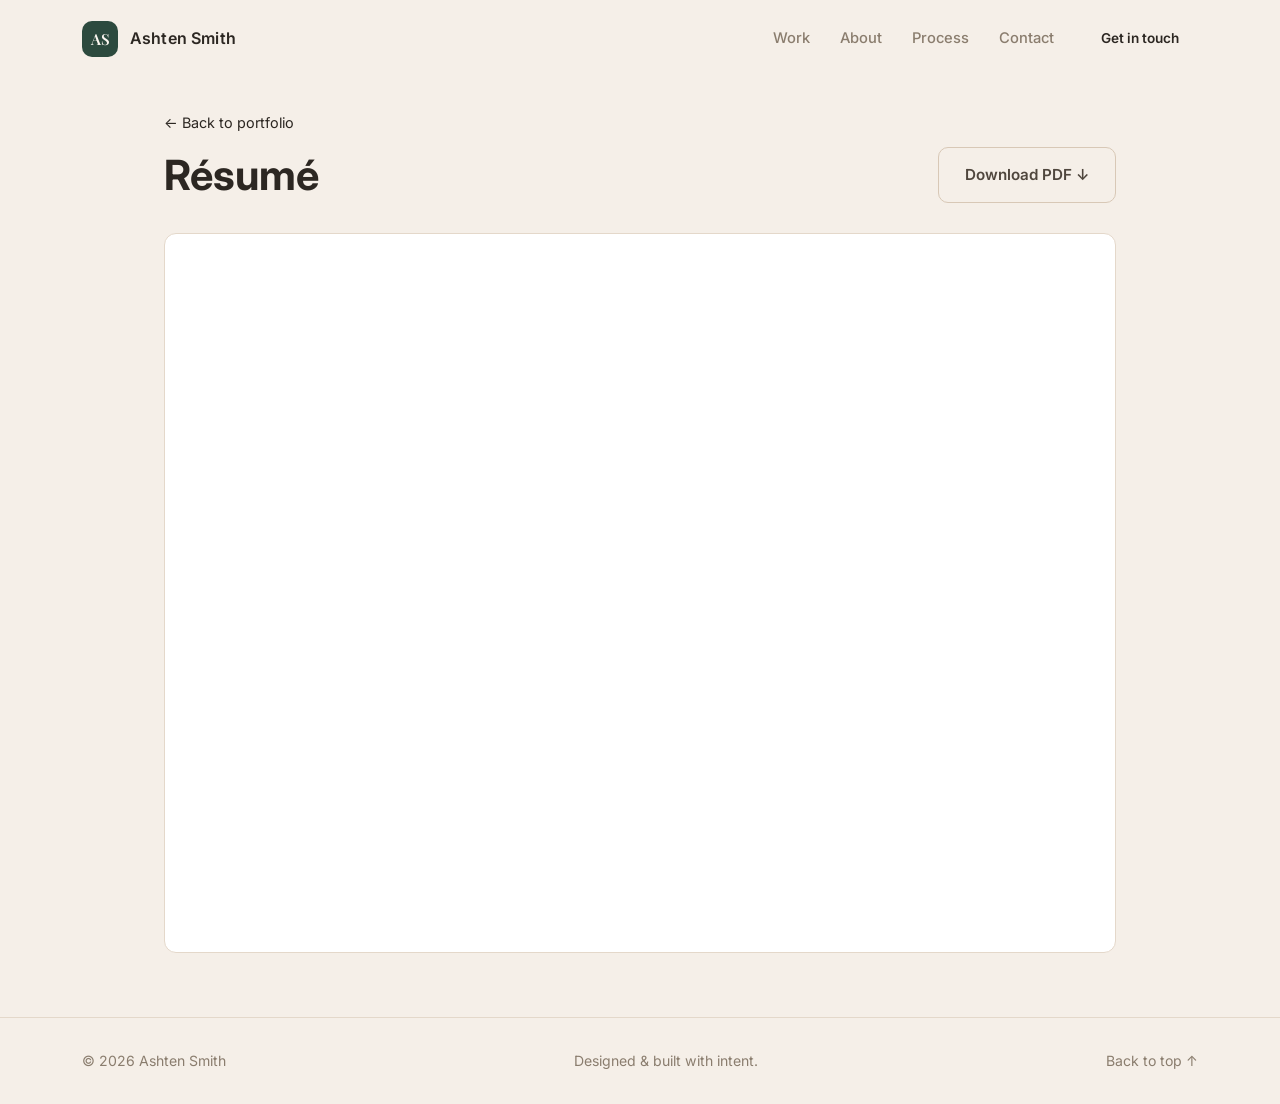
==== resume.html @ 50e6bf03 "Portfolio updates: de-em-dash case studies, $2B stat, resume page, prize CTA - Remove all em dashes " ====
<!DOCTYPE html>
<html lang="en">
<head>
  <meta charset="UTF-8" />
  <meta name="viewport" content="width=device-width, initial-scale=1.0" />
  <title>Résumé · Ashten Smith</title>
  <meta name="description" content="Résumé of Ashten Smith, Staff Product Designer." />

  <meta property="og:title" content="Résumé · Ashten Smith" />
  <meta property="og:description" content="Résumé of Ashten Smith, Staff Product Designer." />
  <meta property="og:type" content="profile" />

  <link rel="preconnect" href="https://fonts.googleapis.com" />
  <link rel="preconnect" href="https://fonts.gstatic.com" crossorigin />
  <link href="https://fonts.googleapis.com/css2?family=Caveat:wght@500;600;700&family=Inter:wght@400;500;600;700&family=Playfair+Display:ital,wght@0,400;0,500;0,600;1,400;1,500&display=swap" rel="stylesheet" />
  <link rel="stylesheet" href="styles.css" />

  <style>
    .resume-wrap { max-width: 1000px; margin: 0 auto; padding: 110px 24px 64px; }
    .resume-head {
      display: flex; align-items: center; justify-content: space-between;
      gap: 16px; flex-wrap: wrap; margin-bottom: 24px;
    }
    .resume-head h1 { font-size: clamp(1.8rem, 4vw, 2.6rem); margin: 0; }
    .resume-back { display: inline-block; margin-bottom: 8px; font-size: 0.9rem; }
    .resume-viewer {
      width: 100%; height: 80vh; min-height: 520px;
      border: 1px solid var(--border, #e0e0e0);
      border-radius: 12px; overflow: hidden; background: #fff;
    }
    .resume-viewer object, .resume-viewer iframe { width: 100%; height: 100%; border: 0; display: block; }
    .resume-fallback { padding: 24px; font-size: 0.95rem; line-height: 1.6; }
  </style>
</head>
<body>
  <a href="#resume" class="skip-link">Skip to content</a>

  <!-- ============ NAV ============ -->
  <header class="nav" id="nav">
    <div class="nav__inner">
      <a href="index.html#top" class="nav__brand">
        <span class="nav__mark">AS</span>
        <span class="nav__name">Ashten&nbsp;Smith</span>
      </a>
      <nav class="nav__links" aria-label="Primary">
        <a href="index.html#work">Work</a>
        <a href="index.html#about">About</a>
        <a href="index.html#process">Process</a>
        <a href="index.html#contact">Contact</a>
      </nav>
      <a href="index.html#contact" class="btn btn--small nav__cta">Get in touch</a>
      <button class="nav__menu-btn" id="menuBtn" aria-label="Toggle menu" aria-expanded="false">
        <span></span><span></span>
      </button>
    </div>
  </header>

  <main class="resume-wrap" id="resume">
    <a href="index.html#contact" class="cs-back resume-back">&#8592; Back to portfolio</a>
    <div class="resume-head">
      <h1>Résumé</h1>
      <a href="assets/Ashten_Smith_Resume.pdf" class="btn btn--ghost" target="_blank" rel="noopener" download>Download PDF &#8595;</a>
    </div>

    <div class="resume-viewer">
      <object data="assets/Ashten_Smith_Resume.pdf#view=FitH" type="application/pdf">
        <iframe src="assets/Ashten_Smith_Resume.pdf#view=FitH" title="Ashten Smith résumé"></iframe>
        <p class="resume-fallback">
          Your browser can&rsquo;t display the PDF inline.
          <a href="assets/Ashten_Smith_Resume.pdf" target="_blank" rel="noopener">Open the résumé (PDF)</a>.
        </p>
      </object>
    </div>
  </main>

  <footer class="footer">
    <div class="container footer__inner">
      <span class="mono">© 2026 Ashten Smith</span>
      <span class="footer__made">Designed &amp; built with intent.</span>
      <a href="index.html#top" class="footer__top">Back to top &#8593;</a>
    </div>
  </footer>

  <script src="script.js"></script>
</body>
</html>
---- styles.css ----
/* =========================================================
   Ashten Smith — Portfolio
   Design language: warm, editorial, calm — serif headlines,
   terracotta accents, cream canvas. (Matches Figma redesign.)
   ========================================================= */

:root {
  --bg:          #f5efe8;
  --surface:     #efe6dc; /* card / panel fill            */
  --surface-2:   #eae0d4; /* nested stat card             */
  --surface-3:   #f7f1ea; /* lifted / pill fill           */
  --border:      #e4d8ca;
  --border-soft: #ece2d6;
  --border-hover:#d8c8b6;

  --accent:      #b9683f; /* terracotta                   */
  --accent-deep: #a55a34;
  --accent-soft: #bd7b53; /* serif numerals               */
  --green:       #7f8a63; /* status dot                   */

  --cta:         #2C4A3E; /* primary CTA + AS logo (green) */
  --cta-deep:    #21382e; /* CTA hover                     */

  --text:        #2c2722;
  --text-soft:   #4f463d;
  --text-muted:  #8a7d6e;

  --font-sans: 'Inter', -apple-system, BlinkMacSystemFont, 'Segoe UI', sans-serif;
  --font-serif:'Playfair Display', Georgia, 'Times New Roman', serif;
  --font-hand: 'Caveat', 'Segoe Script', cursive;

  --maxw: 1180px;
  --radius: 20px;
  --radius-sm: 14px;
  --ease: cubic-bezier(0.16, 1, 0.3, 1);
}

/* ---------- Reset ---------- */
*, *::before, *::after { box-sizing: border-box; margin: 0; padding: 0; }
html { scroll-behavior: smooth; scroll-padding-top: 90px; }
@media (prefers-reduced-motion: reduce) {
  html { scroll-behavior: auto; }
  * { animation-duration: 0.001ms !important; transition-duration: 0.001ms !important; }
}

body {
  font-family: var(--font-sans);
  background: var(--bg);
  color: var(--text);
  line-height: 1.6;
  -webkit-font-smoothing: antialiased;
  text-rendering: optimizeLegibility;
  overflow-x: hidden;
}

a { color: inherit; text-decoration: none; }
ul { list-style: none; }
.container { width: 100%; max-width: var(--maxw); margin: 0 auto; padding: 0 32px; }

/* Eyebrow / uppercase label utility */
.eyebrow {
  font-size: 0.72rem; font-weight: 600; letter-spacing: 0.18em;
  text-transform: uppercase; color: var(--accent);
}

/* ---------- Skip link ---------- */
.skip-link {
  position: absolute; left: -999px; top: 12px; z-index: 200;
  background: var(--accent); color: #fff; padding: 10px 16px; border-radius: 8px;
}
.skip-link:focus { left: 16px; }

/* ---------- Ambient background ---------- */
.bg-grid { display: none; }
.bg-glow {
  position: fixed; top: -340px; right: -200px; z-index: -1; pointer-events: none;
  width: 820px; height: 820px;
  background: radial-gradient(circle at 50% 50%, rgba(185,104,63,0.10), transparent 62%);
  filter: blur(30px);
}

/* ---------- Buttons ---------- */
.btn {
  --pad-y: 15px; --pad-x: 26px;
  display: inline-flex; align-items: center; gap: 10px;
  padding: var(--pad-y) var(--pad-x);
  border-radius: 10px; font-weight: 600; font-size: 0.95rem;
  border: 1px solid transparent; cursor: pointer;
  transition: transform .35s var(--ease), background .25s, border-color .25s, box-shadow .35s var(--ease), color .25s;
}
.btn--small { --pad-y: 9px; --pad-x: 18px; font-size: 0.85rem; }
.btn--primary {
  background: var(--cta); color: #fbf6f0;
  box-shadow: 0 10px 26px -12px rgba(44,74,62,0.7);
}
.btn--primary:hover { background: var(--cta-deep); transform: translateY(-2px); box-shadow: 0 16px 34px -12px rgba(44,74,62,0.8); }
.btn--ghost { background: transparent; color: var(--text-soft); border-color: var(--border-hover); }
.btn--ghost:hover { border-color: var(--accent); color: var(--accent); transform: translateY(-2px); }
.btn__arrow { transition: transform .3s var(--ease); }
.btn--primary:hover .btn__arrow, .btn--ghost:hover .btn__arrow { transform: translateX(4px); }

/* ---------- Nav ---------- */
.nav {
  position: fixed; top: 0; left: 0; right: 0; z-index: 100;
  transition: background .3s, border-color .3s, backdrop-filter .3s;
  border-bottom: 1px solid transparent;
}
.nav.is-scrolled {
  background: rgba(245,239,232,0.82);
  backdrop-filter: blur(14px); -webkit-backdrop-filter: blur(14px);
  border-bottom-color: var(--border);
}
.nav__inner {
  max-width: var(--maxw); margin: 0 auto; padding: 18px 32px;
  display: flex; align-items: center; gap: 28px;
}
.nav__brand { display: flex; align-items: center; gap: 12px; font-weight: 600; }
.nav__mark {
  width: 36px; height: 36px; border-radius: 10px;
  display: grid; place-items: center; font-family: var(--font-serif); font-size: 0.95rem; font-weight: 600;
  background: var(--cta); color: #fbf6f0;
}
.nav__name { font-size: 1rem; font-weight: 600; letter-spacing: 0.01em; }
.nav__links { display: flex; gap: 30px; margin-left: auto; }
.nav__links a { color: var(--text-muted); font-size: 0.92rem; font-weight: 500; transition: color .2s; position: relative; }
.nav__links a:hover, .nav__links a.is-active { color: var(--text); }
.nav__links a.is-active::after {
  content: ""; position: absolute; left: 0; right: 0; bottom: -6px; height: 2px;
  background: var(--accent); border-radius: 2px;
}
.nav__cta { flex-shrink: 0; }
.nav__menu-btn {
  display: none; flex-direction: column; gap: 5px; background: none; border: none;
  cursor: pointer; padding: 6px; margin-left: auto;
}
.nav__menu-btn span { width: 24px; height: 2px; background: var(--text); border-radius: 2px; transition: transform .3s, opacity .3s; }
.nav__menu-btn[aria-expanded="true"] span:first-child { transform: translateY(7px) rotate(45deg); }
.nav__menu-btn[aria-expanded="true"] span:last-child { transform: translateY(-0px) rotate(-45deg); }

/* ---------- Hero ---------- */
.hero { padding: 168px 0 150px; } /* extra bottom room for the freesia taped under the panel */
.hero__grid {
  display: grid; grid-template-columns: 1.15fr 0.85fr; gap: 56px; align-items: start;
}
.hero__eyebrow {
  display: inline-flex; align-items: center; gap: 10px;
  font-size: 0.85rem; color: var(--text-soft); font-weight: 500;
  border: 1px solid var(--border); border-radius: 999px; padding: 8px 18px;
  background: var(--surface-3);
}
.status-dot {
  width: 8px; height: 8px; border-radius: 50%; background: var(--green);
  box-shadow: 0 0 0 0 rgba(127,138,99,0.6); animation: pulse 2.4s infinite;
}
@keyframes pulse {
  0% { box-shadow: 0 0 0 0 rgba(127,138,99,0.5); }
  70% { box-shadow: 0 0 0 8px rgba(127,138,99,0); }
  100% { box-shadow: 0 0 0 0 rgba(127,138,99,0); }
}
.hero__title {
  margin: 28px 0 0; font-family: var(--font-serif); font-weight: 500;
  letter-spacing: -0.01em; line-height: 1.06;
  font-size: clamp(2.6rem, 5.4vw, 4.2rem); color: var(--text); max-width: 16ch;
}
.hero__title em { font-style: italic; color: var(--accent); }
.hero__sub {
  margin-top: 26px; max-width: 46ch; font-size: clamp(1.05rem, 1.4vw, 1.18rem);
  color: var(--text-soft); line-height: 1.6;
}
.hero__actions { display: flex; flex-wrap: wrap; gap: 14px; margin-top: 36px; }

/* ---------- Stats panel ("By the Numbers") ---------- */
.stats-panel {
  position: relative;
  background: var(--surface); border: 1px solid var(--border);
  border-radius: 24px; padding: 26px;
  box-shadow: 0 30px 60px -40px rgba(90,60,35,0.4);
}
.stats-panel__head { font-size: 0.72rem; font-weight: 600; letter-spacing: 0.18em; text-transform: uppercase; color: var(--text-muted); margin: 6px 4px 20px; }
.stats { display: grid; grid-template-columns: 1fr 1fr; gap: 16px; }
.stat {
  background: var(--surface-2); border: 1px solid var(--border-soft);
  border-radius: 16px; padding: 26px 20px; text-align: center;
}
.stat__num {
  display: block; font-family: var(--font-serif); font-weight: 500;
  font-size: clamp(2rem, 3vw, 2.6rem); line-height: 1; color: var(--accent-soft);
}
.stat__label {
  display: block; margin-top: 14px; color: var(--text-muted);
  font-size: 0.7rem; font-weight: 600; letter-spacing: 0.12em; text-transform: uppercase; line-height: 1.7;
}

/* ---------- Scrapbook: magazine cut-out freesia ---------- */
/* Taped to the bottom edge of the "By the Numbers" panel, hanging below it. */
.scrapbook {
  position: absolute; top: calc(100% - 26px); left: 50%;
  transform: translateX(-50%); width: 132px;
  z-index: 6; cursor: help; -webkit-tap-highlight-color: transparent;
}
.scrapbook:focus { outline: none; }
.scrapbook__card {
  position: relative; transform: rotate(6deg);
  filter: drop-shadow(0 14px 18px rgba(60,40,25,0.28));
  transition: transform .45s var(--ease), filter .45s var(--ease);
}
.scrapbook__paper {
  background: #fdfaf3; padding: 16px 14px 12px;
  box-shadow: inset 0 0 22px rgba(120,90,55,0.10);
  /* torn, hand-cut magazine edge */
  clip-path: polygon(
    3% 3%, 16% 0, 30% 4%, 45% 1%, 60% 4%, 74% 0, 88% 4%, 99% 9%,
    96% 22%, 100% 36%, 97% 50%, 100% 64%, 96% 78%, 99% 91%, 89% 99%,
    75% 95%, 61% 99%, 46% 96%, 32% 99%, 18% 96%, 6% 99%, 1% 90%,
    4% 76%, 0 62%, 3% 48%, 0 34%, 3% 20%, 1% 9%);
}
.scrapbook__art {
  position: relative; color: #43301f; line-height: 0;
  /* faint halftone newsprint dots behind the ink */
  background-image: radial-gradient(rgba(67,48,31,0.16) 0.5px, transparent 0.6px);
  background-size: 4px 4px;
}
.scrapbook__art svg { display: block; width: 100%; height: auto; }
.scrapbook__label {
  display: block; text-align: center; margin-top: 6px;
  font-family: var(--font-serif); font-style: italic; font-size: 0.78rem;
  color: #6b5443; letter-spacing: 0.01em;
}
.scrapbook__tape {
  position: absolute; top: -11px; left: 50%; width: 58px; height: 22px;
  transform: translateX(-50%) rotate(-5deg);
  background:
    repeating-linear-gradient(45deg, rgba(255,255,255,0.28) 0 3px, transparent 3px 6px),
    rgba(44,74,62,0.20);
  border: 1px solid rgba(44,74,62,0.12);
  box-shadow: 0 1px 3px rgba(60,40,25,0.12);
}
.scrapbook__note {
  position: absolute; top: 100%; left: 50%; width: 170px; margin-top: 8px;
  transform: translate(-50%, 8px) rotate(-2deg); opacity: 0; pointer-events: none;
  background: #fffdf7; border: 1px dashed var(--border-hover); border-radius: 12px;
  padding: 13px 16px; text-align: center;
  box-shadow: 0 14px 26px -14px rgba(60,40,25,0.45);
  transition: opacity .35s var(--ease), transform .35s var(--ease);
}
.scrapbook__note strong {
  display: block; font-family: var(--font-serif); font-style: italic; font-weight: 600;
  font-size: 0.95rem; color: var(--text);
}
.scrapbook__note span {
  display: block; margin-top: 1px; font-family: var(--font-hand); font-size: 1.2rem;
  line-height: 1.15; color: var(--cta);
}
/* hover / keyboard-focus reveal */
.scrapbook:hover .scrapbook__card,
.scrapbook:focus-within .scrapbook__card {
  transform: rotate(0deg) translateY(-5px);
  filter: drop-shadow(0 22px 26px rgba(60,40,25,0.34));
}
.scrapbook:hover .scrapbook__note,
.scrapbook:focus-within .scrapbook__note {
  opacity: 1; transform: translate(-50%, 0) rotate(-2deg);
}
@media (max-width: 600px) {
  .scrapbook { width: 116px; top: calc(100% - 22px); }
  .scrapbook__note { width: 156px; }
}

/* ---------- Section scaffolding ---------- */
.section { padding: 96px 0; }
.section__head { max-width: 620px; margin-bottom: 56px; }
.section__tag {
  display: inline-flex; align-items: center; gap: 10px;
  font-size: 0.72rem; font-weight: 600; letter-spacing: 0.18em; text-transform: uppercase;
  color: var(--accent);
}
.section__tag .mono { font-family: var(--font-serif); font-style: italic; letter-spacing: 0; }
.section__title {
  margin-top: 16px; font-family: var(--font-serif); font-size: clamp(2rem, 4vw, 3rem); font-weight: 500;
  letter-spacing: -0.01em; line-height: 1.1; color: var(--text);
}
.section__desc { margin-top: 18px; color: var(--text-soft); font-size: 1.05rem; line-height: 1.65; }

/* ---------- Cases ---------- */
.cases { display: grid; grid-template-columns: repeat(2, 1fr); gap: 24px; }
.case {
  background: var(--surface); border: 1px solid var(--border); border-radius: var(--radius);
  padding: 30px; display: flex; flex-direction: column;
  transition: border-color .35s, transform .45s var(--ease), box-shadow .45s var(--ease),
    opacity .6s var(--ease), filter .6s var(--ease);
}
.case:hover { border-color: var(--border-hover); transform: translateY(-4px); box-shadow: 0 26px 50px -34px rgba(90,60,35,0.5); }
.case__tags { display: flex; flex-wrap: wrap; gap: 8px; margin-bottom: 22px; }
.tag {
  font-size: 0.62rem; font-weight: 600; letter-spacing: 0.1em; text-transform: uppercase;
  padding: 5px 11px; border-radius: 999px; color: var(--text-muted);
  border: 1px solid var(--border); background: var(--surface-3);
}
.case__title { font-family: var(--font-serif); font-size: 1.5rem; font-weight: 500; letter-spacing: -0.005em; line-height: 1.2; color: var(--text); }
.case__desc { margin-top: 14px; color: var(--text-soft); font-size: 0.95rem; line-height: 1.65; }
.case__metrics {
  display: flex; flex-direction: column; gap: 6px; margin-top: 24px;
  padding-top: 20px; border-top: 1px solid var(--border); width: 100%;
}
.case__metrics li { font-size: 0.82rem; color: var(--text-muted); line-height: 1.5; position: relative; padding-left: 20px; }
.case__metrics li:first-child::before {
  content: "\2191"; position: absolute; left: 0; top: 0; color: var(--accent); font-weight: 700;
}
.case__metrics strong { color: var(--text-soft); font-weight: 600; }
.case__link {
  margin-top: auto; padding-top: 22px; font-weight: 600; color: var(--accent); font-size: 0.72rem;
  letter-spacing: 0.12em; text-transform: uppercase;
  display: inline-flex; align-items: center; gap: 8px;
}
.case__link span { transition: transform .3s var(--ease); }
.case:hover .case__link span { transform: translateX(5px); }
.case__link--muted { color: var(--text-muted); }

/* ---------- Case-study lock gate ---------- */
.cases.is-locked { cursor: not-allowed; }
.cases.is-locked .case {
  pointer-events: none; user-select: none;
  opacity: 0.45; filter: blur(2.5px) saturate(0.72);
  transform: none !important; box-shadow: none !important; border-color: var(--border) !important;
}
.work__head {
  display: flex; align-items: center; justify-content: space-between;
  gap: 40px; margin-bottom: 56px;
}
.work__head .section__head { margin-bottom: 0; }
.lockgate {
  flex: 0 0 auto; display: flex; align-items: center; gap: 4px; overflow: visible;
  transition: opacity .5s var(--ease), transform .5s var(--ease);
}
.lockgate[hidden] { display: none; }
.lockgate.is-gone { opacity: 0; transform: scale(0.9); pointer-events: none; }

.lock {
  position: relative; background: none; border: 0; cursor: pointer;
  width: 116px; padding: 6px 6px 0; color: #43301f;
  transition: transform .35s var(--ease);
}
.lock::before {
  content: ""; position: absolute; inset: -10px 2px 26px; z-index: -1; border-radius: 50%;
  background: radial-gradient(circle, rgba(185,104,63,0.20), transparent 70%);
  opacity: 0; animation: lockPulse 2.6s ease-in-out infinite;
}
@keyframes lockPulse { 0%, 100% { opacity: 0; transform: scale(0.8); } 50% { opacity: 1; transform: scale(1.06); } }
.lock:hover { transform: translateY(-4px) rotate(-3deg); }
.lock:focus-visible { outline: 2px solid var(--accent); outline-offset: 8px; border-radius: 14px; }
.lock__art { display: block; width: 100%; height: auto; overflow: visible; }
.lock__shackle { transform-box: fill-box; transform-origin: 100% 100%; transition: transform .55s var(--ease); }
.lock__hint {
  display: block; text-align: center; margin-top: 8px;
  font-family: var(--font-hand); font-size: 1.3rem; color: var(--accent); line-height: 1;
  transition: opacity .3s var(--ease);
}
.lock.is-open { cursor: default; }
.lock.is-open::before { display: none; }
.lock.is-open .lock__shackle { transform: rotate(26deg); }
.lock.is-open .lock__hint { opacity: 0; }

.coachmark { flex: 0 0 auto; width: 196px; text-align: right; pointer-events: none; }
.coachmark__note { font-family: var(--font-hand); font-size: 1.5rem; line-height: 1.06; color: var(--text); }
.coachmark__note b { color: var(--accent); }
.coachmark__arrow { display: block; width: 100px; height: auto; margin: 4px 0 0 auto; color: var(--accent); }

@media (max-width: 860px) {
  .work__head { flex-direction: column; align-items: flex-start; gap: 30px; margin-bottom: 48px; }
  .lockgate { align-self: center; }
}
@media (max-width: 440px) {
  .coachmark { width: 148px; }
  .coachmark__note { font-size: 1.25rem; }
  .coachmark__arrow { width: 82px; }
  .lock { width: 100px; }
}

/* ---------- About ---------- */
.about__grid { display: grid; grid-template-columns: 280px 1fr; gap: 64px; align-items: start; }
.about__media { position: sticky; top: 110px; max-width: 280px; }
.about__portrait {
  aspect-ratio: 4/5; border-radius: var(--radius); border: 1px solid var(--border);
  background: linear-gradient(160deg, var(--surface-2), var(--surface));
  display: grid; place-items: center; overflow: hidden;
}
.about__initials { font-family: var(--font-serif); font-size: 3.4rem; font-weight: 500; color: var(--accent-soft); }
.about__photo { width: 100%; height: 100%; object-fit: cover; display: block; }
.about__badge {
  margin-top: 14px; display: inline-block; padding: 9px 16px; border-radius: 999px;
  border: 1px solid var(--border); background: var(--surface-3); color: var(--text-muted);
  font-size: 0.72rem; font-weight: 600; letter-spacing: 0.12em; text-transform: uppercase;
}
.about__content p { color: var(--text-soft); font-size: 1.06rem; margin-top: 18px; }
.about__content strong { color: var(--text); font-weight: 600; }
.about__cols { display: grid; grid-template-columns: 1fr 1fr; gap: 32px; margin-top: 36px; }
.about__h4 { font-size: 0.72rem; text-transform: uppercase; letter-spacing: 0.14em; color: var(--accent); margin-bottom: 14px; font-weight: 600; }
.about__list li { padding: 9px 0; border-bottom: 1px solid var(--border); color: var(--text-soft); font-size: 0.96rem; }

/* ---------- Process ---------- */
.process .section__head { max-width: 980px; }
.process .section__desc { max-width: 620px; }
.process__titlerow { display: flex; align-items: center; gap: 18px; flex-wrap: wrap; }
.process__titlerow .section__title { margin-top: 0; }

/* Coach mark nudging you to put the glasses on */
.specs-coach {
  display: inline-flex; align-items: center; gap: 6px; flex: 0 0 auto;
  pointer-events: none; transition: opacity .4s var(--ease);
}
.specs-coach.is-gone { opacity: 0; visibility: hidden; }
.specs-coach__arrow { width: 78px; height: auto; display: block; color: var(--accent); }
.specs-coach__note { font-family: var(--font-hand); font-size: 1.4rem; line-height: 1; color: var(--text); white-space: nowrap; }
.specs-coach__note b { color: var(--accent); }

/* Sketched glasses toggle beside the heading */
.specs-toggle {
  background: none; border: 0; padding: 4px; line-height: 0; cursor: pointer;
  width: 46px; color: var(--accent-soft); flex: 0 0 auto;
  -webkit-tap-highlight-color: transparent;
  animation: specsBob 3.6s ease-in-out infinite;
}
.specs-toggle svg { width: 100%; height: auto; display: block; overflow: visible; }
.specs-toggle:hover { color: var(--accent); animation-play-state: paused; transform: rotate(-5deg) translateY(-2px) scale(1.04); }
.specs-toggle:focus-visible { outline: 2px solid var(--accent); outline-offset: 6px; border-radius: 10px; }
@keyframes specsBob { 0%, 100% { transform: rotate(0) translateY(0); } 50% { transform: rotate(-4deg) translateY(-2px); } }

/* "Through the glasses" overlay */
.specs-view {
  position: fixed; inset: 0; z-index: 320;
  display: flex; flex-direction: column; align-items: center; justify-content: center; gap: 30px;
  background: rgba(26,19,13,0.0);
  -webkit-backdrop-filter: blur(0px) saturate(1); backdrop-filter: blur(0px) saturate(1);
  pointer-events: none;
  transition: background .55s var(--ease), backdrop-filter .55s var(--ease), -webkit-backdrop-filter .55s var(--ease);
}
.specs-view.is-on {
  pointer-events: auto;
  background: rgba(26,19,13,0.82);
  -webkit-backdrop-filter: blur(8px) saturate(0.82); backdrop-filter: blur(8px) saturate(0.82);
}
.specs-view[hidden] { display: none; }

/* the glasses zoom up from a tiny point until the lenses fill the screen */
.specs-view__frame {
  position: absolute; inset: 0; width: 100%; height: 100%; display: block; z-index: 0; pointer-events: none;
  transform: scale(0.06); opacity: 0; transform-origin: 50% 50%;
  transition: transform .9s cubic-bezier(0.22, 0.68, 0.16, 1), opacity .35s var(--ease);
}
.specs-view.is-on .specs-view__frame { transform: scale(1); opacity: 1; }

/* the message + button settle in once the lenses have grown */
.specs-view__reveal {
  position: relative; z-index: 1;
  display: flex; flex-direction: column; align-items: center; gap: 30px;
  opacity: 0; transform: scale(0.94);
  transition: opacity .35s var(--ease), transform .35s var(--ease);
}
.specs-view.is-on .specs-view__reveal {
  opacity: 1; transform: none;
  transition: opacity .55s var(--ease) .62s, transform .6s var(--ease) .62s;
}
.specs-view__msg {
  max-width: 760px; padding: 0 8vw; text-align: center;
}
.specs-view__kicker { font-size: 0.74rem; font-weight: 600; letter-spacing: 0.22em; text-transform: uppercase; color: rgba(241,231,218,0.62); margin-bottom: 16px; }
.specs-view__text { font-family: var(--font-serif); font-size: clamp(1.6rem, 3.4vw, 2.6rem); line-height: 1.22; color: #f7f0e7; text-shadow: 0 2px 22px rgba(0,0,0,0.6); }
.specs-view__text em { font-style: italic; color: #e2b485; }
.specs-view__close {
  position: relative; z-index: 1;
  background: transparent; border: 1px solid rgba(241,231,218,0.4); color: #f1e7da;
  border-radius: 999px; padding: 11px 22px; font-size: 0.82rem; font-weight: 600; letter-spacing: 0.03em;
  cursor: pointer; transition: background .25s, border-color .25s, transform .3s var(--ease);
}
.specs-view__close:hover { background: rgba(241,231,218,0.1); border-color: rgba(241,231,218,0.7); transform: translateY(-2px); }
body.specs-open { overflow: hidden; }

@media (max-width: 560px) {
  .specs-toggle { width: 42px; }
  .specs-view__msg { padding: 0 12%; }
}

.steps { display: grid; grid-template-columns: repeat(4, 1fr); gap: 22px; }
.step {
  background: var(--surface); border: 1px solid var(--border); border-radius: var(--radius);
  padding: 32px 26px; transition: border-color .3s, transform .4s var(--ease);
}
.step:hover { border-color: var(--border-hover); transform: translateY(-4px); }
.step__num { font-family: var(--font-serif); font-size: 2rem; color: var(--accent-soft); font-weight: 500; }
.step__title { margin: 12px 0 10px; font-family: var(--font-serif); font-size: 1.3rem; font-weight: 500; }
.step p { color: var(--text-soft); font-size: 0.94rem; }

/* ---------- Quotes ---------- */
.quote-grid { display: grid; grid-template-columns: repeat(3, 1fr); gap: 24px; }
.quote {
  background: var(--surface); border: 1px solid var(--border); border-radius: var(--radius);
  padding: 34px; display: flex; flex-direction: column; justify-content: space-between; gap: 26px;
}
.quote blockquote { font-family: var(--font-serif); font-size: 1.12rem; line-height: 1.5; color: var(--text); font-style: italic; }
.quote figcaption strong { display: block; color: var(--text); }
.quote figcaption span { color: var(--text-muted); font-size: 0.85rem; }

/* ---------- Contact ---------- */
.contact__card {
  background: var(--surface);
  border: 1px solid var(--border); border-radius: 28px; padding: clamp(40px, 6vw, 80px);
  text-align: center;
}
.contact__card .section__tag { justify-content: center; }
.contact__title { margin-top: 18px; font-family: var(--font-serif); font-size: clamp(2.2rem, 5vw, 3.4rem); font-weight: 500; letter-spacing: -0.01em; line-height: 1.08; }
.contact__desc { margin: 22px auto 0; max-width: 52ch; color: var(--text-soft); font-size: 1.08rem; }
.contact__actions { display: flex; flex-wrap: wrap; gap: 14px; justify-content: center; margin-top: 38px; }

/* ---------- Footer ---------- */
.footer { border-top: 1px solid var(--border); padding: 32px 0; }
.footer__inner { display: flex; align-items: center; justify-content: space-between; gap: 16px; flex-wrap: wrap; color: var(--text-muted); font-size: 0.88rem; }
.footer__top { color: var(--text-muted); transition: color .2s; }
.footer__top:hover { color: var(--accent); }

/* ---------- Reveal animation ---------- */
.reveal { opacity: 0; transform: translateY(24px); transition: opacity .7s var(--ease), transform .7s var(--ease); }
.reveal.is-visible { opacity: 1; transform: none; }

/* ---------- Responsive ---------- */
@media (max-width: 960px) {
  .hero__grid { grid-template-columns: 1fr; gap: 44px; }
  .hero__title { max-width: 18ch; }
  .cases { grid-template-columns: 1fr; }
  .about__grid { grid-template-columns: 1fr; gap: 40px; }
  .about__media { position: static; max-width: 320px; }
  .steps { grid-template-columns: 1fr 1fr; }
  .quote-grid { grid-template-columns: 1fr; }
}
@media (max-width: 720px) {
  .nav__links, .nav__cta { display: none; }
  .nav__menu-btn { display: flex; }
  .nav.is-open .nav__links {
    display: flex; flex-direction: column; position: absolute; top: 100%; left: 0; right: 0;
    background: rgba(245,239,232,0.97); backdrop-filter: blur(14px); padding: 20px 32px; gap: 18px;
    border-bottom: 1px solid var(--border);
  }
  .hero { padding: 140px 0 120px; }
}
@media (max-width: 460px) {
  .steps { grid-template-columns: 1fr; }
  .stats { grid-template-columns: 1fr 1fr; }
}

/* ============ Easter-egg toast ============ */
.egg-toast {
  position: fixed; left: 50%; bottom: 28px; transform: translate(-50%, 24px);
  z-index: 440; display: flex; align-items: center; gap: 14px;
  background: var(--text); color: #f5efe8; padding: 13px 24px 13px 16px; border-radius: 999px;
  box-shadow: 0 20px 44px -18px rgba(0,0,0,0.55);
  opacity: 0; pointer-events: none; transition: opacity .35s var(--ease), transform .4s var(--ease);
}
.egg-toast.is-on { opacity: 1; transform: translate(-50%, 0); }
.egg-toast[hidden] { display: none; }
.egg-toast__icon { font-size: 1.55rem; line-height: 1; }
.egg-toast__text { display: flex; flex-direction: column; line-height: 1.15; }
.egg-toast__title { font-weight: 700; font-size: 0.95rem; }
.egg-toast__count { font-family: var(--font-hand); font-size: 1.05rem; color: var(--accent-soft); }

/* ============ Prize modal: dancing platypus ============ */
.prize {
  position: fixed; inset: 0; z-index: 420; display: grid; place-items: center; padding: 24px;
  background: rgba(26,19,13,0.82);
  -webkit-backdrop-filter: blur(8px); backdrop-filter: blur(8px);
  opacity: 0; pointer-events: none; transition: opacity .4s var(--ease);
}
.prize.is-on { opacity: 1; pointer-events: auto; }
.prize[hidden] { display: none; }
.prize__card {
  position: relative; overflow: hidden; width: 100%; max-width: 480px; text-align: center;
  background: var(--bg); border: 1px solid var(--border); border-radius: 26px;
  padding: 38px clamp(28px, 5vw, 52px) 34px;
  box-shadow: 0 44px 90px -34px rgba(0,0,0,0.6);
  transform: scale(0.92); transition: transform .45s var(--ease);
}
.prize.is-on .prize__card { transform: none; }
.prize__kicker { font-family: var(--font-hand); font-size: 1.55rem; color: var(--accent); line-height: 1; }
.prize__title { font-family: var(--font-serif); font-weight: 500; font-size: clamp(1.5rem, 3vw, 2rem); color: var(--text); margin-top: 6px; }
.prize__stage { position: relative; height: 200px; display: grid; place-items: center; margin: 6px 0; }
.prize__sub { color: var(--text-soft); font-size: 0.98rem; max-width: 34ch; margin: 0 auto; }
.prize__close { margin-top: 22px; }
.prize__note { position: absolute; font-size: 1.6rem; color: var(--accent); opacity: 0; pointer-events: none; }
.prize__note--1 { left: 14%; top: 30%; animation: noteFloat 2.2s ease-in-out infinite; }
.prize__note--2 { right: 16%; top: 22%; animation: noteFloat 2.5s ease-in-out infinite 0.7s; }
@keyframes noteFloat {
  0%   { opacity: 0; transform: translateY(12px) rotate(-8deg); }
  30%  { opacity: 1; }
  100% { opacity: 0; transform: translateY(-34px) rotate(12deg); }
}

/* the platypus itself */
.platypus { width: 224px; height: auto; display: block; transform-origin: 50% 82%; animation: platypusDance 0.9s ease-in-out infinite; }
@keyframes platypusDance {
  0%   { transform: translateY(0) rotate(-6deg); }
  25%  { transform: translateY(-13px) rotate(5deg); }
  50%  { transform: translateY(0) rotate(7deg); }
  75%  { transform: translateY(-9px) rotate(-5deg); }
  100% { transform: translateY(0) rotate(-6deg); }
}
.platypus__tail { transform-box: fill-box; transform-origin: 100% 50%; animation: tailWag 0.42s ease-in-out infinite alternate; }
@keyframes tailWag { from { transform: rotate(-13deg); } to { transform: rotate(13deg); } }
.platypus__arm { transform-box: fill-box; transform-origin: 0% 100%; animation: armWave 0.46s ease-in-out infinite alternate; }
@keyframes armWave { from { transform: rotate(-10deg); } to { transform: rotate(20deg); } }

/* confetti */
.confetti-layer { position: absolute; inset: 0; overflow: hidden; pointer-events: none; }
.confetti { position: absolute; top: -12%; width: 9px; height: 15px; border-radius: 2px; opacity: 0; animation: confettiFall 2.6s linear infinite; }
@keyframes confettiFall {
  0%   { opacity: 0; transform: translateY(-30px) rotate(0deg); }
  8%   { opacity: 1; }
  100% { opacity: 0; transform: translateY(380px) rotate(560deg); }
}
.confetti:nth-child(1)  { left: 8%;  background: #b9683f; animation-delay: 0s;   animation-duration: 2.6s; }
.confetti:nth-child(2)  { left: 20%; background: #2C4A3E; animation-delay: .5s;  animation-duration: 3.0s; }
.confetti:nth-child(3)  { left: 32%; background: #bd7b53; animation-delay: 1.1s; animation-duration: 2.4s; }
.confetti:nth-child(4)  { left: 44%; background: #7f8a63; animation-delay: .3s;  animation-duration: 2.8s; }
.confetti:nth-child(5)  { left: 55%; background: #b9683f; animation-delay: 1.4s; animation-duration: 2.5s; }
.confetti:nth-child(6)  { left: 66%; background: #2C4A3E; animation-delay: .8s;  animation-duration: 3.1s; }
.confetti:nth-child(7)  { left: 77%; background: #bd7b53; animation-delay: .2s;  animation-duration: 2.7s; }
.confetti:nth-child(8)  { left: 88%; background: #7f8a63; animation-delay: 1.0s; animation-duration: 2.9s; }
.confetti:nth-child(9)  { left: 14%; background: #bd7b53; animation-delay: 1.7s; animation-duration: 2.6s; }
.confetti:nth-child(10) { left: 72%; background: #b9683f; animation-delay: .6s;  animation-duration: 3.0s; }

/* Easter-egg intro modal (first find) */
.prize__egg { font-size: 3rem; line-height: 1; display: block; margin-bottom: 4px; }
.prize--intro .prize__card { max-width: 440px; }
.egg-progress { font-family: var(--font-hand); font-size: 1.35rem; color: var(--accent); margin-top: 16px; }
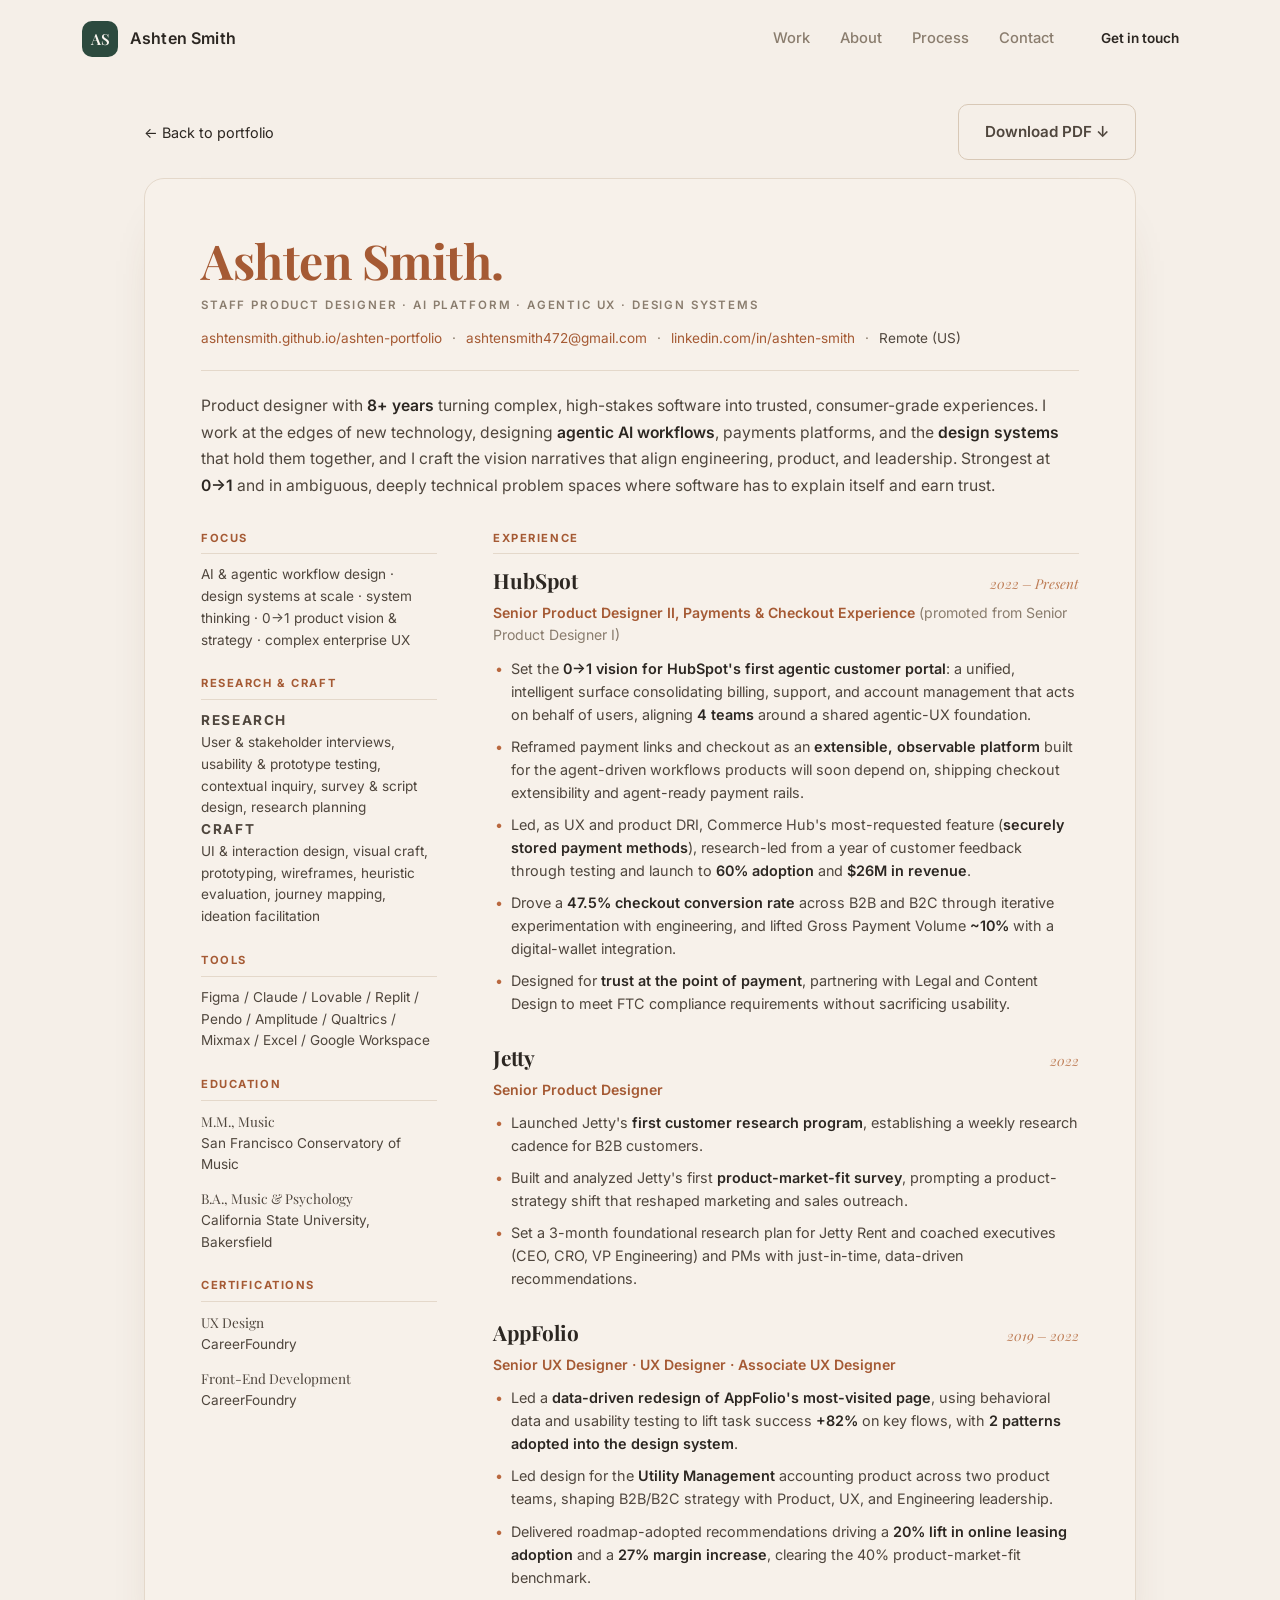
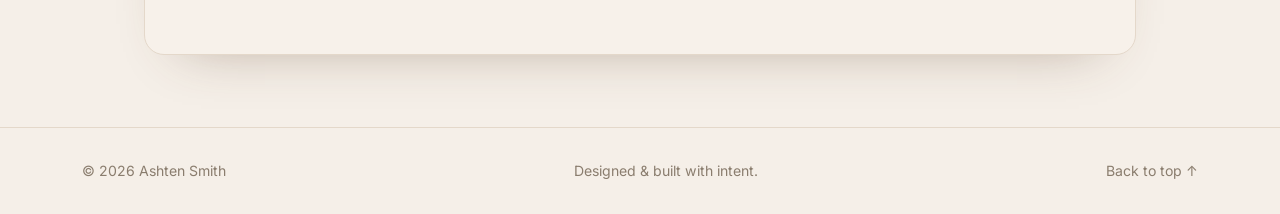
==== commit 82b06d9b: "Render resume as native HTML with PDF download Replace the embedded-PDF viewer with a responsive, on" ====
--- a/resume.html
+++ b/resume.html
@@ -4,7 +4,7 @@
   <meta charset="UTF-8" />
   <meta name="viewport" content="width=device-width, initial-scale=1.0" />
   <title>Résumé · Ashten Smith</title>
-  <meta name="description" content="Résumé of Ashten Smith, Staff Product Designer." />
+  <meta name="description" content="Résumé of Ashten Smith, Staff Product Designer working in AI platform, agentic UX, and design systems." />
 
   <meta property="og:title" content="Résumé · Ashten Smith" />
   <meta property="og:description" content="Résumé of Ashten Smith, Staff Product Designer." />
@@ -16,20 +16,100 @@
   <link rel="stylesheet" href="styles.css" />
 
   <style>
-    .resume-wrap { max-width: 1000px; margin: 0 auto; padding: 110px 24px 64px; }
-    .resume-head {
+    .resume-wrap { max-width: 1040px; margin: 0 auto; padding: 104px 24px 72px; }
+
+    .resume-topbar {
       display: flex; align-items: center; justify-content: space-between;
-      gap: 16px; flex-wrap: wrap; margin-bottom: 24px;
-    }
-    .resume-head h1 { font-size: clamp(1.8rem, 4vw, 2.6rem); margin: 0; }
-    .resume-back { display: inline-block; margin-bottom: 8px; font-size: 0.9rem; }
-    .resume-viewer {
-      width: 100%; height: 80vh; min-height: 520px;
-      border: 1px solid var(--border, #e0e0e0);
-      border-radius: 12px; overflow: hidden; background: #fff;
-    }
-    .resume-viewer object, .resume-viewer iframe { width: 100%; height: 100%; border: 0; display: block; }
-    .resume-fallback { padding: 24px; font-size: 0.95rem; line-height: 1.6; }
+      gap: 16px; flex-wrap: wrap; margin-bottom: 18px;
+    }
+    .resume-back { font-size: 0.9rem; }
+
+    .resume-doc {
+      background: var(--surface-3);
+      border: 1px solid var(--border);
+      border-radius: var(--radius);
+      box-shadow: 0 26px 54px -38px rgba(90,60,35,0.45);
+      padding: clamp(28px, 4.5vw, 56px);
+    }
+
+    /* Header */
+    .resume-hd { border-bottom: 1px solid var(--border); padding-bottom: 20px; }
+    .resume-name {
+      font-family: var(--font-serif);
+      font-size: clamp(2.2rem, 5vw, 3rem);
+      line-height: 1.05; letter-spacing: -0.01em;
+      color: var(--accent-deep); margin: 0;
+    }
+    .resume-role {
+      margin: 10px 0 0;
+      font-size: 0.72rem; font-weight: 600;
+      letter-spacing: 0.16em; text-transform: uppercase;
+      color: var(--text-muted);
+    }
+    .resume-contact {
+      margin: 14px 0 0; font-size: 0.85rem; color: var(--text-soft);
+      display: flex; flex-wrap: wrap; gap: 6px 10px; align-items: center;
+    }
+    .resume-contact a { color: var(--accent-deep); text-decoration: none; }
+    .resume-contact a:hover { text-decoration: underline; }
+    .resume-contact .sep { color: var(--text-muted); }
+
+    .resume-summary {
+      margin: 22px 0 30px; font-size: 0.98rem; line-height: 1.7; color: var(--text-soft);
+    }
+    .resume-summary strong { color: var(--text); font-weight: 600; }
+
+    /* Two-column body */
+    .resume-grid { display: grid; grid-template-columns: 236px 1fr; gap: clamp(28px, 4.5vw, 56px); }
+
+    .resume-sec { margin-bottom: 24px; }
+    .resume-sec__h {
+      margin: 0 0 10px; padding-bottom: 6px;
+      font-size: 0.7rem; font-weight: 700; letter-spacing: 0.14em; text-transform: uppercase;
+      color: var(--accent-deep); border-bottom: 1px solid var(--border);
+    }
+    .resume-subh {
+      margin: 12px 0 4px; font-size: 0.68rem; font-weight: 700;
+      letter-spacing: 0.12em; text-transform: uppercase; color: var(--text-muted);
+    }
+    .resume-side p { margin: 0; font-size: 0.85rem; line-height: 1.6; color: var(--text-soft); }
+
+    .resume-item { margin-bottom: 12px; }
+    .resume-item__t { margin: 0; font-family: var(--font-serif); font-size: 0.98rem; color: var(--text); }
+    .resume-item__s { margin: 2px 0 0; font-size: 0.82rem; color: var(--text-muted); }
+
+    /* Experience */
+    .resume-job { margin-bottom: 26px; }
+    .resume-job:last-child { margin-bottom: 0; }
+    .rj-head { display: flex; align-items: baseline; justify-content: space-between; gap: 12px; }
+    .rj-co { margin: 0; font-family: var(--font-serif); font-size: 1.3rem; color: var(--text); }
+    .rj-date {
+      font-family: var(--font-serif); font-style: italic;
+      font-size: 0.85rem; color: var(--accent-soft); white-space: nowrap;
+    }
+    .rj-role { margin: 4px 0 10px; font-size: 0.88rem; font-weight: 600; color: var(--accent-deep); }
+    .rj-role .rj-note { color: var(--text-muted); font-weight: 400; }
+
+    .resume-job ul { list-style: none; margin: 0; padding: 0; }
+    .resume-job li {
+      position: relative; padding-left: 18px; margin-bottom: 9px;
+      font-size: 0.9rem; line-height: 1.6; color: var(--text-soft);
+    }
+    .resume-job li::before { content: "•"; position: absolute; left: 2px; color: var(--accent); }
+    .resume-job li strong { color: var(--text); font-weight: 600; }
+
+    @media (max-width: 760px) {
+      .resume-grid { grid-template-columns: 1fr; gap: 28px; }
+      .resume-wrap { padding-top: 88px; }
+    }
+
+    /* Print: clean page, no chrome */
+    @media print {
+      .nav, .resume-topbar, .footer { display: none !important; }
+      body { background: #fff; }
+      .resume-wrap { padding: 0; max-width: none; }
+      .resume-doc { border: 0; box-shadow: none; border-radius: 0; padding: 0; background: #fff; }
+    }
   </style>
 </head>
 <body>
@@ -56,21 +136,130 @@
   </header>
 
   <main class="resume-wrap" id="resume">
-    <a href="index.html#contact" class="cs-back resume-back">&#8592; Back to portfolio</a>
-    <div class="resume-head">
-      <h1>Résumé</h1>
+    <div class="resume-topbar">
+      <a href="index.html#contact" class="cs-back resume-back">&#8592; Back to portfolio</a>
       <a href="assets/Ashten_Smith_Resume.pdf" class="btn btn--ghost" target="_blank" rel="noopener" download>Download PDF &#8595;</a>
     </div>
 
-    <div class="resume-viewer">
-      <object data="assets/Ashten_Smith_Resume.pdf#view=FitH" type="application/pdf">
-        <iframe src="assets/Ashten_Smith_Resume.pdf#view=FitH" title="Ashten Smith résumé"></iframe>
-        <p class="resume-fallback">
-          Your browser can&rsquo;t display the PDF inline.
-          <a href="assets/Ashten_Smith_Resume.pdf" target="_blank" rel="noopener">Open the résumé (PDF)</a>.
+    <article class="resume-doc">
+      <!-- Header -->
+      <header class="resume-hd">
+        <h1 class="resume-name">Ashten Smith.</h1>
+        <p class="resume-role">Staff Product Designer · AI Platform · Agentic UX · Design Systems</p>
+        <p class="resume-contact">
+          <a href="https://ashtensmith.github.io/ashten-portfolio/">ashtensmith.github.io/ashten-portfolio</a>
+          <span class="sep">·</span>
+          <a href="mailto:ashtensmith472@gmail.com">ashtensmith472@gmail.com</a>
+          <span class="sep">·</span>
+          <a href="https://www.linkedin.com/in/ashten-smith/" target="_blank" rel="noopener">linkedin.com/in/ashten-smith</a>
+          <span class="sep">·</span>
+          <span>Remote (US)</span>
         </p>
-      </object>
-    </div>
+      </header>
+
+      <!-- Summary -->
+      <p class="resume-summary">
+        Product designer with <strong>8+ years</strong> turning complex, high-stakes software into
+        trusted, consumer-grade experiences. I work at the edges of new technology, designing
+        <strong>agentic AI workflows</strong>, payments platforms, and the <strong>design systems</strong>
+        that hold them together, and I craft the vision narratives that align engineering, product, and
+        leadership. Strongest at <strong>0&#8594;1</strong> and in ambiguous, deeply technical problem
+        spaces where software has to explain itself and earn trust.
+      </p>
+
+      <div class="resume-grid">
+        <!-- Sidebar -->
+        <aside class="resume-side">
+          <section class="resume-sec">
+            <h2 class="resume-sec__h">Focus</h2>
+            <p>AI &amp; agentic workflow design · design systems at scale · system thinking · 0&#8594;1 product vision &amp; strategy · complex enterprise UX</p>
+          </section>
+
+          <section class="resume-sec">
+            <h2 class="resume-sec__h">Research &amp; Craft</h2>
+            <p class="resume-subh">Research</p>
+            <p>User &amp; stakeholder interviews, usability &amp; prototype testing, contextual inquiry, survey &amp; script design, research planning</p>
+            <p class="resume-subh">Craft</p>
+            <p>UI &amp; interaction design, visual craft, prototyping, wireframes, heuristic evaluation, journey mapping, ideation facilitation</p>
+          </section>
+
+          <section class="resume-sec">
+            <h2 class="resume-sec__h">Tools</h2>
+            <p>Figma / Claude / Lovable / Replit / Pendo / Amplitude / Qualtrics / Mixmax / Excel / Google Workspace</p>
+          </section>
+
+          <section class="resume-sec">
+            <h2 class="resume-sec__h">Education</h2>
+            <div class="resume-item">
+              <p class="resume-item__t">M.M., Music</p>
+              <p class="resume-item__s">San Francisco Conservatory of Music</p>
+            </div>
+            <div class="resume-item">
+              <p class="resume-item__t">B.A., Music &amp; Psychology</p>
+              <p class="resume-item__s">California State University, Bakersfield</p>
+            </div>
+          </section>
+
+          <section class="resume-sec">
+            <h2 class="resume-sec__h">Certifications</h2>
+            <div class="resume-item">
+              <p class="resume-item__t">UX Design</p>
+              <p class="resume-item__s">CareerFoundry</p>
+            </div>
+            <div class="resume-item">
+              <p class="resume-item__t">Front-End Development</p>
+              <p class="resume-item__s">CareerFoundry</p>
+            </div>
+          </section>
+        </aside>
+
+        <!-- Experience -->
+        <div class="resume-main">
+          <h2 class="resume-sec__h">Experience</h2>
+
+          <section class="resume-job">
+            <div class="rj-head">
+              <h3 class="rj-co">HubSpot</h3>
+              <span class="rj-date">2022 &#8211; Present</span>
+            </div>
+            <p class="rj-role">Senior Product Designer II, Payments &amp; Checkout Experience <span class="rj-note">(promoted from Senior Product Designer I)</span></p>
+            <ul>
+              <li>Set the <strong>0&#8594;1 vision for HubSpot's first agentic customer portal</strong>: a unified, intelligent surface consolidating billing, support, and account management that acts on behalf of users, aligning <strong>4 teams</strong> around a shared agentic-UX foundation.</li>
+              <li>Reframed payment links and checkout as an <strong>extensible, observable platform</strong> built for the agent-driven workflows products will soon depend on, shipping checkout extensibility and agent-ready payment rails.</li>
+              <li>Led, as UX and product DRI, Commerce Hub's most-requested feature (<strong>securely stored payment methods</strong>), research-led from a year of customer feedback through testing and launch to <strong>60% adoption</strong> and <strong>$26M in revenue</strong>.</li>
+              <li>Drove a <strong>47.5% checkout conversion rate</strong> across B2B and B2C through iterative experimentation with engineering, and lifted Gross Payment Volume <strong>~10%</strong> with a digital-wallet integration.</li>
+              <li>Designed for <strong>trust at the point of payment</strong>, partnering with Legal and Content Design to meet FTC compliance requirements without sacrificing usability.</li>
+            </ul>
+          </section>
+
+          <section class="resume-job">
+            <div class="rj-head">
+              <h3 class="rj-co">Jetty</h3>
+              <span class="rj-date">2022</span>
+            </div>
+            <p class="rj-role">Senior Product Designer</p>
+            <ul>
+              <li>Launched Jetty's <strong>first customer research program</strong>, establishing a weekly research cadence for B2B customers.</li>
+              <li>Built and analyzed Jetty's first <strong>product-market-fit survey</strong>, prompting a product-strategy shift that reshaped marketing and sales outreach.</li>
+              <li>Set a 3-month foundational research plan for Jetty Rent and coached executives (CEO, CRO, VP Engineering) and PMs with just-in-time, data-driven recommendations.</li>
+            </ul>
+          </section>
+
+          <section class="resume-job">
+            <div class="rj-head">
+              <h3 class="rj-co">AppFolio</h3>
+              <span class="rj-date">2019 &#8211; 2022</span>
+            </div>
+            <p class="rj-role">Senior UX Designer · UX Designer · Associate UX Designer</p>
+            <ul>
+              <li>Led a <strong>data-driven redesign of AppFolio's most-visited page</strong>, using behavioral data and usability testing to lift task success <strong>+82%</strong> on key flows, with <strong>2 patterns adopted into the design system</strong>.</li>
+              <li>Led design for the <strong>Utility Management</strong> accounting product across two product teams, shaping B2B/B2C strategy with Product, UX, and Engineering leadership.</li>
+              <li>Delivered roadmap-adopted recommendations driving a <strong>20% lift in online leasing adoption</strong> and a <strong>27% margin increase</strong>, clearing the 40% product-market-fit benchmark.</li>
+            </ul>
+          </section>
+        </div>
+      </div>
+    </article>
   </main>
 
   <footer class="footer">
